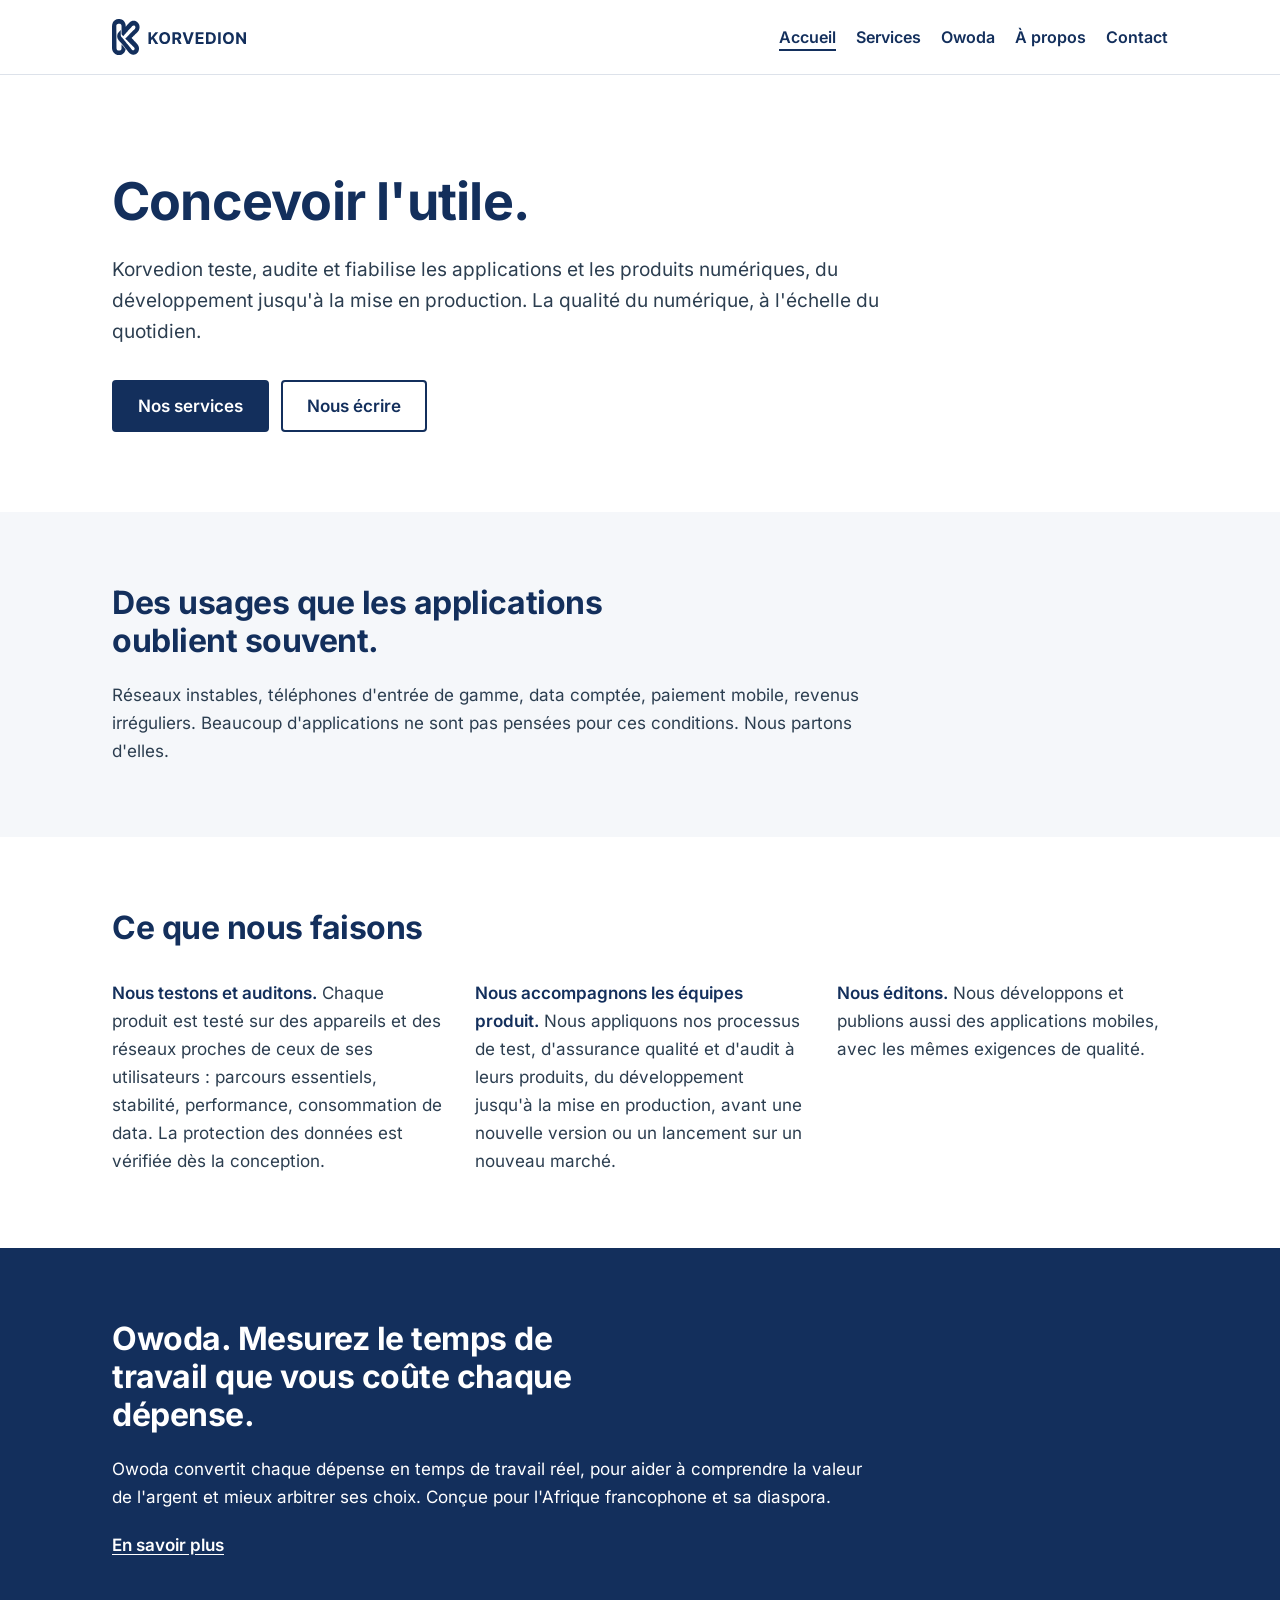
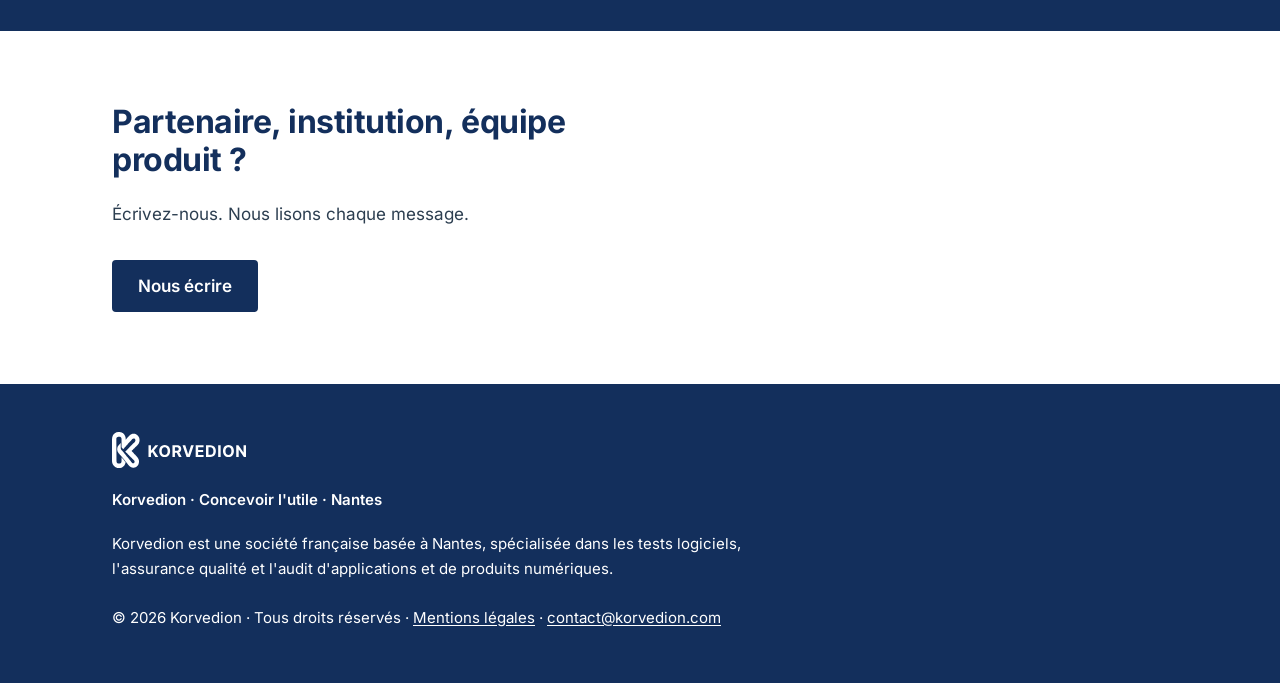
==== index.html @ 1d2df7f7 "Site Korvedion : première version" ====
<!doctype html>
<html lang="fr">
<head>
<meta charset="utf-8">
<meta name="viewport" content="width=device-width, initial-scale=1">
<title>Korvedion · Concevoir l'utile</title>
<meta name="description" content="Tests logiciels, assurance qualité et audit d'applications et de produits numériques, du développement jusqu'à la mise en production.">
<link rel="canonical" href="https://www.korvedion.com/">
<meta property="og:type" content="website">
<meta property="og:site_name" content="Korvedion">
<meta property="og:locale" content="fr_FR">
<meta property="og:title" content="Korvedion · Concevoir l'utile">
<meta property="og:description" content="Tests logiciels, assurance qualité et audit d'applications et de produits numériques, du développement jusqu'à la mise en production.">
<meta property="og:url" content="https://www.korvedion.com/">
<meta property="og:image" content="https://www.korvedion.com/assets/partage.png">
<meta property="og:image:width" content="1200">
<meta property="og:image:height" content="630">
<meta name="twitter:card" content="summary_large_image">
<link rel="icon" href="/favicon.ico" sizes="any">
<link rel="icon" href="/assets/icone.svg" type="image/svg+xml">
<link rel="icon" href="/assets/icone-32.png" type="image/png" sizes="32x32">
<link rel="icon" href="/assets/icone-16.png" type="image/png" sizes="16x16">
<link rel="apple-touch-icon" href="/apple-touch-icon.png">
<meta name="theme-color" content="#132F5C">
<link rel="preload" href="/fonts/inter-latin-wght-normal.woff2" as="font" type="font/woff2" crossorigin>
<link rel="stylesheet" href="/css/site.css">
<script type="application/ld+json">
{
  "@context": "https://schema.org",
  "@type": "Organization",
  "name": "Korvedion",
  "legalName": "Korvedion SASU",
  "url": "https://www.korvedion.com",
  "logo": "https://www.korvedion.com/assets/icone-512.png",
  "description": "Korvedion est une société française basée à Nantes, spécialisée dans les tests logiciels, l'assurance qualité et l'audit d'applications et de produits numériques. Elle intervient aussi en conseil, et développe, édite et commercialise des applications mobiles et des logiciels.",
  "email": "contact@korvedion.com",
  "telephone": "+33 2 85 52 96 45",
  "vatID": "FR06132147075",
  "address": {
    "@type": "PostalAddress",
    "streetAddress": "40 rue de la Tour d'Auvergne",
    "postalCode": "44200",
    "addressLocality": "Nantes",
    "addressCountry": "FR"
  },
  "sameAs": [
    "https://github.com/Korvedion",
    "https://www.facebook.com/profile.php?id=61596182728422",
    "https://www.instagram.com/korvedion",
    "https://x.com/korvedion"
  ]
}
</script>
</head>
<body>
<a class="evitement" href="#contenu">Aller au contenu</a>
<header class="entete">
  <div class="cadre entete-cadre">
    <a class="entete-logo" href="/"><img src="/assets/logo-korvedion.svg" alt="Korvedion" width="134" height="36"></a>
    <nav class="menu" aria-label="Menu">
      <ul>
        <li><a href="/" aria-current="page">Accueil</a></li>
        <li><a href="/services/">Services</a></li>
        <li><a href="/owoda/">Owoda</a></li>
        <li><a href="/a-propos/">À propos</a></li>
        <li><a href="/contact/">Contact</a></li>
      </ul>
    </nav>
  </div>
</header>
<main id="contenu" tabindex="-1">
<section class="ouverture">
  <div class="cadre">
    <h1>Concevoir l'utile.</h1>
    <p class="chapeau">Korvedion teste, audite et fiabilise les applications et les produits numériques, du développement jusqu'à la mise en production. La qualité du numérique, à l'échelle du quotidien.</p>
    <div class="actions">
      <a class="bouton bouton-principal" href="/services/">Nos services</a>
      <a class="bouton bouton-secondaire" href="mailto:contact@korvedion.com">Nous écrire</a>
    </div>
  </div>
</section>
<section class="section section-bloc">
  <div class="cadre">
    <h2>Des usages que les applications oublient souvent.</h2>
    <p>Réseaux instables, téléphones d'entrée de gamme, data comptée, paiement mobile, revenus irréguliers. Beaucoup d'applications ne sont pas pensées pour ces conditions. Nous partons d'elles.</p>
  </div>
</section>
<section class="section">
  <div class="cadre">
    <h2>Ce que nous faisons</h2>
    <div class="grille">
      <p><strong>Nous testons et auditons.</strong> Chaque produit est testé sur des appareils et des réseaux proches de ceux de ses utilisateurs : parcours essentiels, stabilité, performance, consommation de data. La protection des données est vérifiée dès la conception.</p>
      <p><strong>Nous accompagnons les équipes produit.</strong> Nous appliquons nos processus de test, d'assurance qualité et d'audit à leurs produits, du développement jusqu'à la mise en production, avant une nouvelle version ou un lancement sur un nouveau marché.</p>
      <p><strong>Nous éditons.</strong> Nous développons et publions aussi des applications mobiles, avec les mêmes exigences de qualité.</p>
    </div>
  </div>
</section>
<section class="section section-bleue">
  <div class="cadre">
    <h2>Owoda. Mesurez le temps de travail que vous coûte chaque dépense.</h2>
    <p>Owoda convertit chaque dépense en temps de travail réel, pour aider à comprendre la valeur de l'argent et mieux arbitrer ses choix. Conçue pour l'Afrique francophone et sa diaspora.</p>
    <p><a class="lien-fort" href="/owoda/">En savoir plus</a></p>
  </div>
</section>
<section class="section">
  <div class="cadre">
    <h2>Partenaire, institution, équipe produit ?</h2>
    <p>Écrivez-nous. Nous lisons chaque message.</p>
    <div class="actions">
      <a class="bouton bouton-principal" href="mailto:contact@korvedion.com">Nous écrire</a>
    </div>
  </div>
</section>
</main>
<footer class="pied">
  <div class="cadre">
    <img class="pied-logo" src="/assets/logo-korvedion-blanc.svg" alt="Korvedion" width="134" height="36">
    <p class="pied-signature">Korvedion · Concevoir l'utile · Nantes</p>
    <p>Korvedion est une société française basée à Nantes, spécialisée dans les tests logiciels, l'assurance qualité et l'audit d'applications et de produits numériques.</p>
    <p>© 2026 Korvedion · Tous droits réservés · <a href="/mentions-legales/">Mentions légales</a> · <a href="mailto:contact@korvedion.com">contact@korvedion.com</a></p>
  </div>
</footer>
</body>
</html>
---- css/site.css ----
@font-face {
  font-family: "Inter";
  src: url("/fonts/inter-latin-wght-normal.woff2") format("woff2");
  font-style: normal;
  font-weight: 400 700;
  font-display: swap;
}

:root {
  --bleu: #132F5C;
  --anthracite: #2C3E50;
  --fond: #FFFFFF;
  --bloc: #F5F7FA;
  --largeur: 70rem;
  --lecture: 70ch;
  --marge: 1.25rem;
}

*,
*::before,
*::after {
  box-sizing: border-box;
}

html {
  -webkit-text-size-adjust: 100%;
  text-size-adjust: 100%;
}

body {
  margin: 0;
  min-height: 100vh;
  display: flex;
  flex-direction: column;
  background: var(--fond);
  color: var(--anthracite);
  font-family: "Inter", system-ui, -apple-system, "Segoe UI", Roboto, Arial, sans-serif;
  font-size: 1.0625rem;
  font-weight: 400;
  line-height: 1.65;
  overflow-wrap: break-word;
}

main {
  flex: 1 0 auto;
}

main:focus {
  outline: none;
}

img {
  display: block;
  max-width: 100%;
  height: auto;
}

h1,
h2 {
  margin: 0 0 1.25rem;
  color: var(--bleu);
  font-weight: 700;
  line-height: 1.2;
  letter-spacing: -0.015em;
  max-width: 24ch;
}

h1 {
  font-size: clamp(2.125rem, 7vw, 3.25rem);
}

h2 {
  font-size: clamp(1.5rem, 4.5vw, 2rem);
}

p {
  margin: 0 0 1.25rem;
  max-width: var(--lecture);
}

p:last-child {
  margin-bottom: 0;
}

strong {
  color: var(--bleu);
  font-weight: 600;
}

a {
  color: var(--bleu);
  text-underline-offset: 0.15em;
}

:focus-visible {
  outline: 3px solid var(--bleu);
  outline-offset: 2px;
  border-radius: 2px;
}

/* Lien d'évitement */

.evitement {
  position: absolute;
  top: -100px;
  left: var(--marge);
  z-index: 10;
  padding: 0.75rem 1rem;
  background: var(--bleu);
  color: #FFFFFF;
  font-weight: 600;
}

.evitement:focus {
  top: 0.5rem;
  outline-color: var(--bleu);
}

/* Structure */

.cadre {
  width: 100%;
  max-width: var(--largeur);
  margin: 0 auto;
  padding: 0 var(--marge);
}

.section {
  padding: 3.5rem 0;
}

.section-bloc {
  background: var(--bloc);
}

.section-bleue {
  background: var(--bleu);
  color: #FFFFFF;
}

.section-bleue h2,
.section-bleue a {
  color: #FFFFFF;
}

.section-bleue :focus-visible {
  outline-color: #FFFFFF;
}

/* En-tête */

.entete {
  border-bottom: 1px solid #DDE2EA;
}

.entete-cadre {
  display: flex;
  flex-wrap: wrap;
  align-items: center;
  justify-content: space-between;
  gap: 0.5rem 2rem;
  padding-top: 1rem;
  padding-bottom: 1rem;
}

.entete-logo {
  display: block;
  flex: none;
}

.entete-logo img {
  width: auto;
  height: 36px;
}

.menu ul {
  display: flex;
  flex-wrap: wrap;
  gap: 0 1.25rem;
  margin: 0;
  padding: 0;
  list-style: none;
}

.menu a {
  display: inline-block;
  padding: 0.5rem 0;
  font-weight: 600;
  font-size: 1rem;
  text-decoration: none;
}

.menu a:hover,
.menu a[aria-current="page"] {
  text-decoration: underline;
  text-decoration-thickness: 2px;
  text-underline-offset: 0.35em;
}

/* Accueil et titres de page */

.ouverture {
  padding: 4rem 0 3.5rem;
}

.chapeau {
  font-size: 1.1875rem;
}

.actions {
  display: flex;
  flex-wrap: wrap;
  gap: 0.75rem;
  margin-top: 2rem;
}

.bouton {
  display: inline-flex;
  align-items: center;
  justify-content: center;
  min-height: 3rem;
  padding: 0.625rem 1.5rem;
  border: 2px solid var(--bleu);
  border-radius: 4px;
  font-weight: 600;
  text-align: center;
  text-decoration: none;
}

.bouton-principal {
  background: var(--bleu);
  color: #FFFFFF;
}

.bouton-principal:hover {
  background: #0D2244;
  border-color: #0D2244;
}

.bouton-secondaire {
  background: transparent;
  color: var(--bleu);
}

.bouton-secondaire:hover {
  background: var(--bloc);
}

.grille {
  display: grid;
  gap: 2rem;
  margin-top: 2rem;
}

.grille p {
  margin: 0;
}

.bloc {
  padding: 1.5rem;
  background: var(--bloc);
  border-radius: 4px;
}

.bloc + .bloc {
  margin-top: 1.25rem;
}

.lien-fort {
  font-weight: 600;
}

.mention {
  margin-top: 2rem;
  color: var(--bleu);
  font-weight: 600;
}

/* Mentions légales et contact */

.nowrap {
  white-space: nowrap;
}

.coordonnees {
  font-weight: 600;
}

.legal h2 {
  max-width: none;
  margin-top: 2.5rem;
  font-size: 1.375rem;
  font-weight: 600;
  letter-spacing: 0;
}

/* Pied de page */

.pied {
  flex: none;
  padding: 3rem 0;
  background: var(--bleu);
  color: #FFFFFF;
  font-size: 0.9375rem;
}

.pied a {
  display: inline-block;
  padding: 0.25rem 0;
  color: #FFFFFF;
}

.pied :focus-visible {
  outline-color: #FFFFFF;
}

.pied-logo {
  width: auto;
  height: 36px;
  margin-bottom: 1.25rem;
}

.pied-signature {
  font-weight: 600;
}

/* Petits écrans : le menu tient sur une ligne */

@media (max-width: 30rem) {
  .menu {
    width: 100%;
  }

  .menu ul {
    justify-content: space-between;
    gap: 0 0.5rem;
  }

  .menu a {
    font-size: 0.875rem;
  }
}

/* Écrans larges */

@media (min-width: 48rem) {
  :root {
    --marge: 2rem;
  }

  .section {
    padding: 4.5rem 0;
  }

  .ouverture {
    padding: 6rem 0 5rem;
  }

  .grille {
    grid-template-columns: repeat(3, 1fr);
  }

  .bloc {
    padding: 2rem;
  }
}

@media (prefers-reduced-motion: no-preference) {
  html {
    scroll-behavior: smooth;
  }
}

@media print {
  .menu,
  .evitement {
    display: none;
  }
}
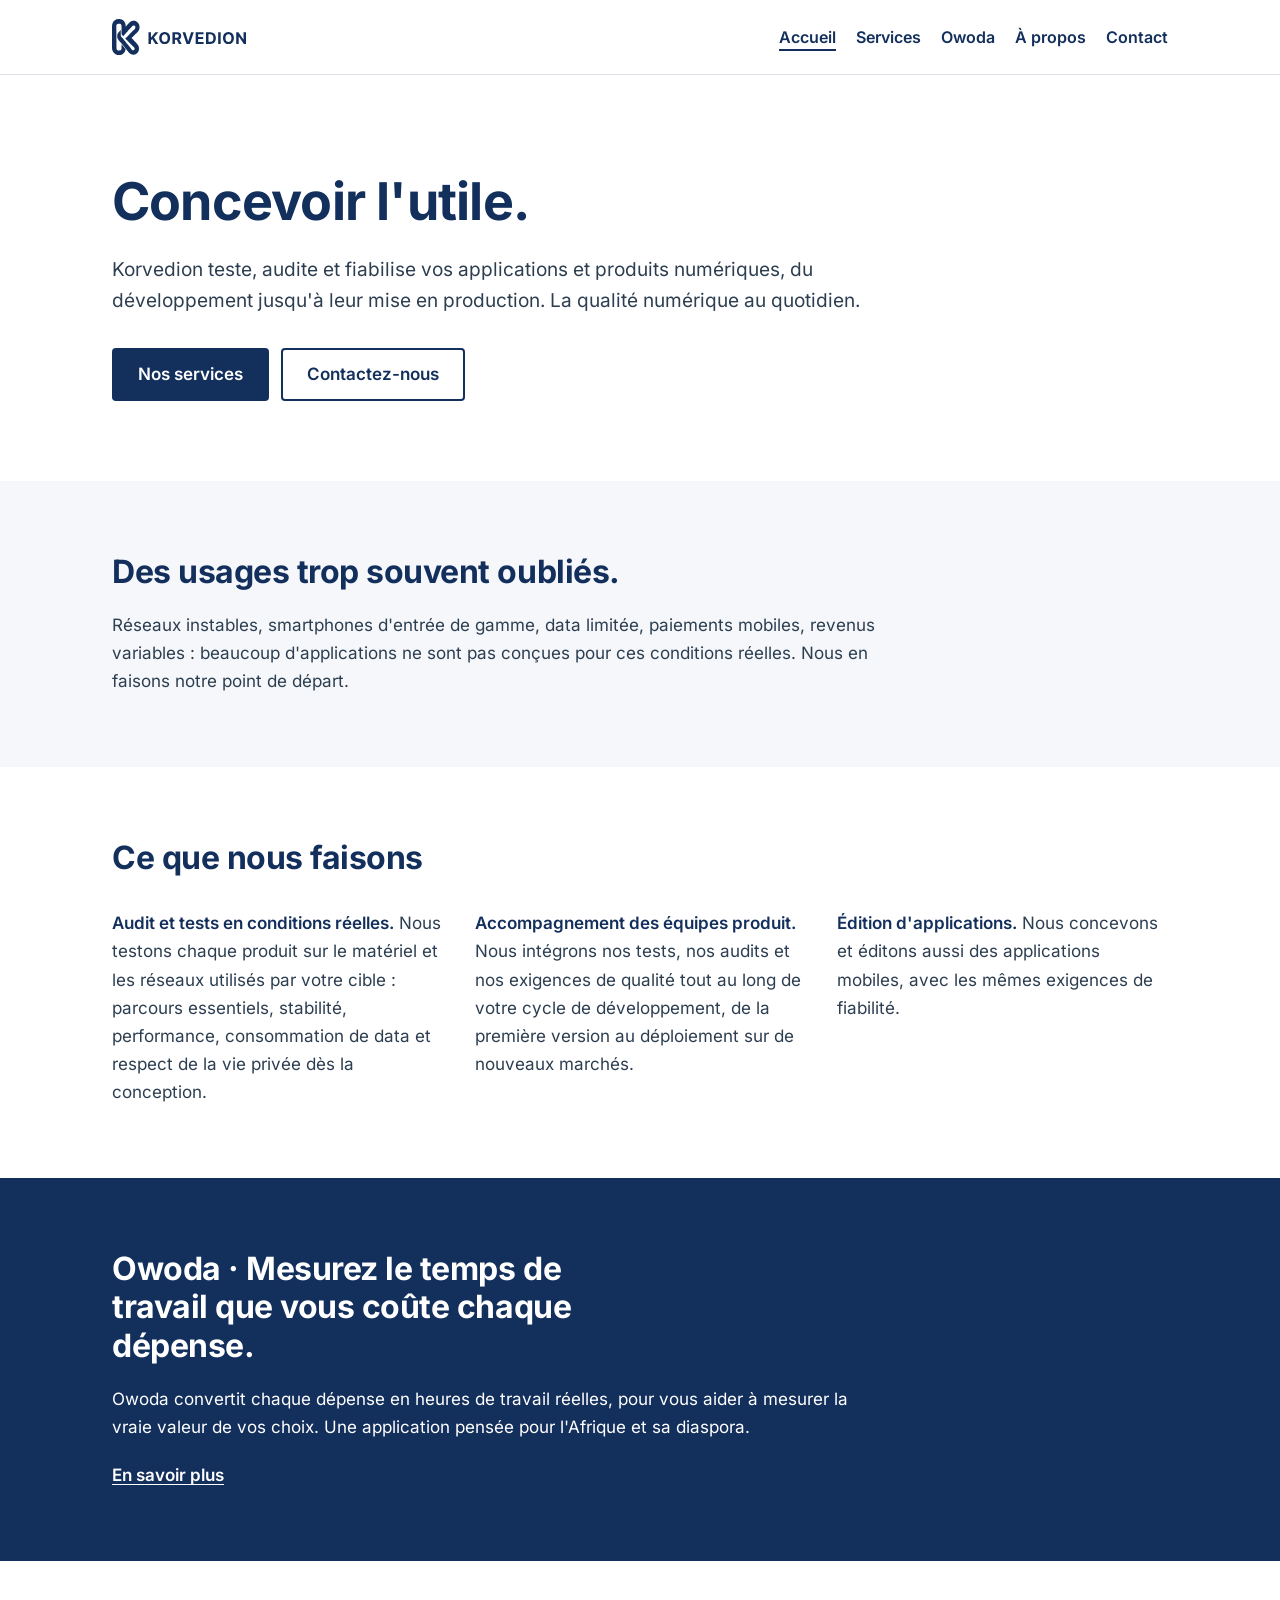
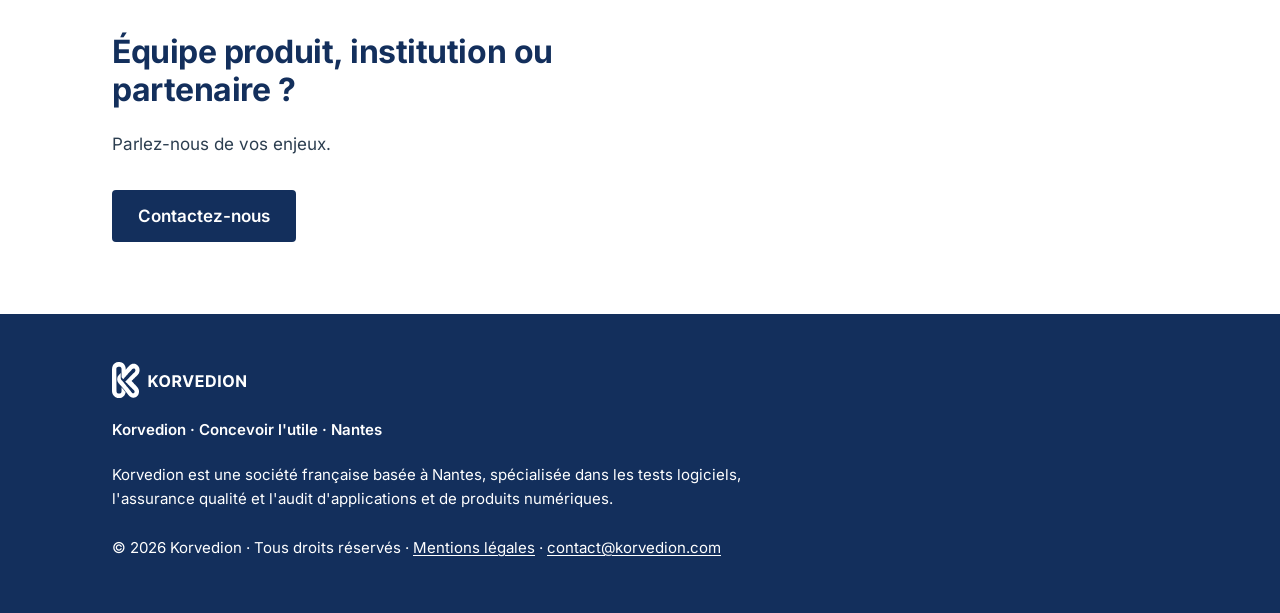
==== commit 3ea56213: "Accueil : nouveaux textes" ====
--- a/index.html
+++ b/index.html
@@ -72,42 +72,42 @@
 <section class="ouverture">
   <div class="cadre">
     <h1>Concevoir l'utile.</h1>
-    <p class="chapeau">Korvedion teste, audite et fiabilise les applications et les produits numériques, du développement jusqu'à la mise en production. La qualité du numérique, à l'échelle du quotidien.</p>
+    <p class="chapeau">Korvedion teste, audite et fiabilise vos applications et produits numériques, du développement jusqu'à leur mise en production. La qualité numérique au quotidien.</p>
     <div class="actions">
       <a class="bouton bouton-principal" href="/services/">Nos services</a>
-      <a class="bouton bouton-secondaire" href="mailto:contact@korvedion.com">Nous écrire</a>
+      <a class="bouton bouton-secondaire" href="mailto:contact@korvedion.com">Contactez-nous</a>
     </div>
   </div>
 </section>
 <section class="section section-bloc">
   <div class="cadre">
-    <h2>Des usages que les applications oublient souvent.</h2>
-    <p>Réseaux instables, téléphones d'entrée de gamme, data comptée, paiement mobile, revenus irréguliers. Beaucoup d'applications ne sont pas pensées pour ces conditions. Nous partons d'elles.</p>
+    <h2>Des usages trop souvent oubliés.</h2>
+    <p>Réseaux instables, smartphones d'entrée de gamme, data limitée, paiements mobiles, revenus variables : beaucoup d'applications ne sont pas conçues pour ces conditions réelles. Nous en faisons notre point de départ.</p>
   </div>
 </section>
 <section class="section">
   <div class="cadre">
     <h2>Ce que nous faisons</h2>
     <div class="grille">
-      <p><strong>Nous testons et auditons.</strong> Chaque produit est testé sur des appareils et des réseaux proches de ceux de ses utilisateurs : parcours essentiels, stabilité, performance, consommation de data. La protection des données est vérifiée dès la conception.</p>
-      <p><strong>Nous accompagnons les équipes produit.</strong> Nous appliquons nos processus de test, d'assurance qualité et d'audit à leurs produits, du développement jusqu'à la mise en production, avant une nouvelle version ou un lancement sur un nouveau marché.</p>
-      <p><strong>Nous éditons.</strong> Nous développons et publions aussi des applications mobiles, avec les mêmes exigences de qualité.</p>
+      <p><strong>Audit et tests en conditions réelles.</strong> Nous testons chaque produit sur le matériel et les réseaux utilisés par votre cible : parcours essentiels, stabilité, performance, consommation de data et respect de la vie privée dès la conception.</p>
+      <p><strong>Accompagnement des équipes produit.</strong> Nous intégrons nos tests, nos audits et nos exigences de qualité tout au long de votre cycle de développement, de la première version au déploiement sur de nouveaux marchés.</p>
+      <p><strong>Édition d'applications.</strong> Nous concevons et éditons aussi des applications mobiles, avec les mêmes exigences de fiabilité.</p>
     </div>
   </div>
 </section>
 <section class="section section-bleue">
   <div class="cadre">
-    <h2>Owoda. Mesurez le temps de travail que vous coûte chaque dépense.</h2>
-    <p>Owoda convertit chaque dépense en temps de travail réel, pour aider à comprendre la valeur de l'argent et mieux arbitrer ses choix. Conçue pour l'Afrique francophone et sa diaspora.</p>
+    <h2>Owoda · Mesurez le temps de travail que vous coûte chaque dépense.</h2>
+    <p>Owoda convertit chaque dépense en heures de travail réelles, pour vous aider à mesurer la vraie valeur de vos choix. Une application pensée pour l'Afrique et sa diaspora.</p>
     <p><a class="lien-fort" href="/owoda/">En savoir plus</a></p>
   </div>
 </section>
 <section class="section">
   <div class="cadre">
-    <h2>Partenaire, institution, équipe produit ?</h2>
-    <p>Écrivez-nous. Nous lisons chaque message.</p>
+    <h2>Équipe produit, institution ou partenaire ?</h2>
+    <p>Parlez-nous de vos enjeux.</p>
     <div class="actions">
-      <a class="bouton bouton-principal" href="mailto:contact@korvedion.com">Nous écrire</a>
+      <a class="bouton bouton-principal" href="mailto:contact@korvedion.com">Contactez-nous</a>
     </div>
   </div>
 </section>
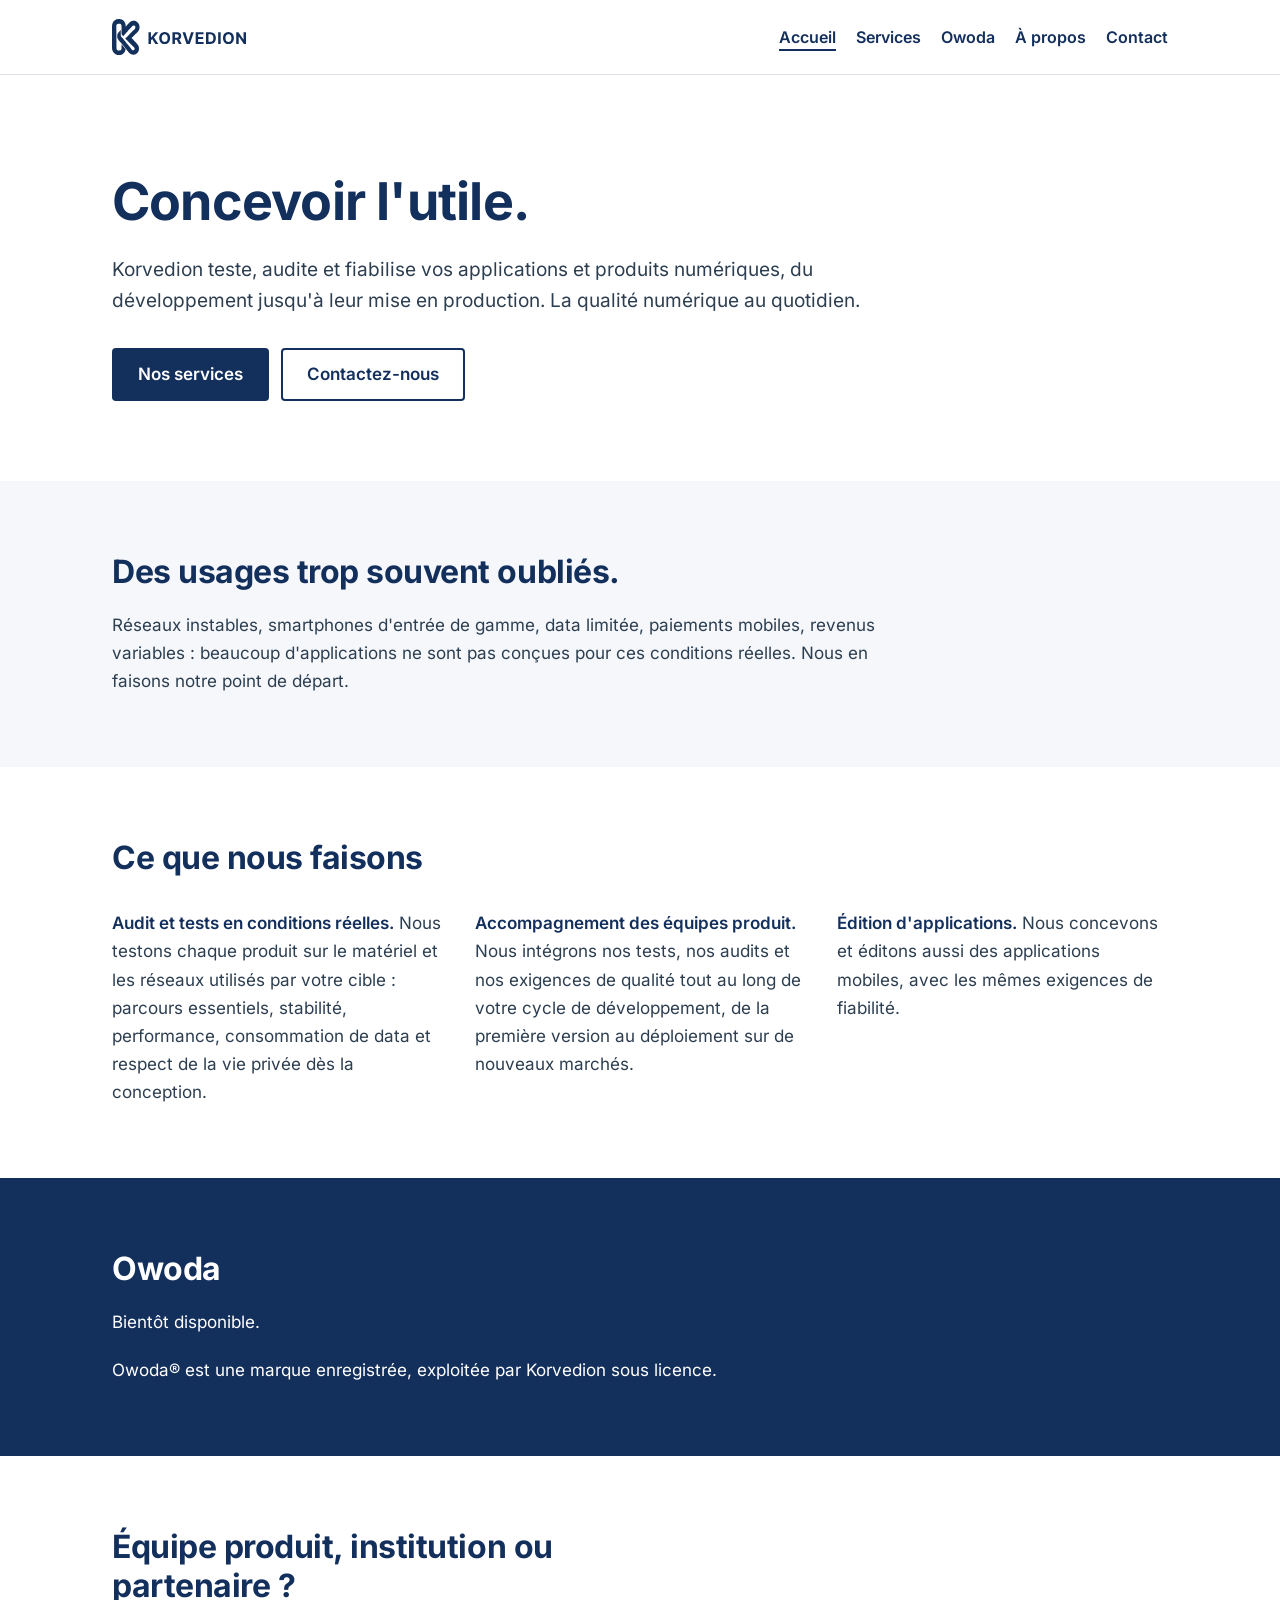
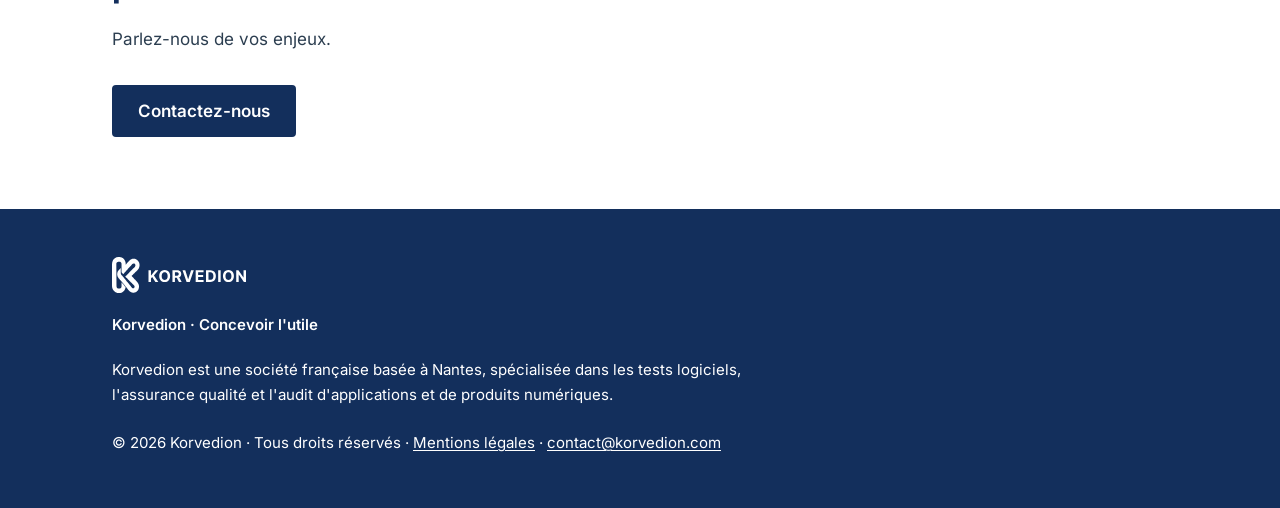
==== commit b4d08641: "Owoda : en attente de lancement ; mentions légales" ====
--- a/index.html
+++ b/index.html
@@ -97,9 +97,9 @@
 </section>
 <section class="section section-bleue">
   <div class="cadre">
-    <h2>Owoda · Mesurez le temps de travail que vous coûte chaque dépense.</h2>
-    <p>Owoda convertit chaque dépense en heures de travail réelles, pour vous aider à mesurer la vraie valeur de vos choix. Une application pensée pour l'Afrique et sa diaspora.</p>
-    <p><a class="lien-fort" href="/owoda/">En savoir plus</a></p>
+    <h2>Owoda</h2>
+    <p>Bientôt disponible.</p>
+    <p>Owoda® est une marque enregistrée, exploitée par Korvedion sous licence.</p>
   </div>
 </section>
 <section class="section">
@@ -115,7 +115,7 @@
 <footer class="pied">
   <div class="cadre">
     <img class="pied-logo" src="/assets/logo-korvedion-blanc.svg" alt="Korvedion" width="134" height="36">
-    <p class="pied-signature">Korvedion · Concevoir l'utile · Nantes</p>
+    <p class="pied-signature">Korvedion · Concevoir l'utile</p>
     <p>Korvedion est une société française basée à Nantes, spécialisée dans les tests logiciels, l'assurance qualité et l'audit d'applications et de produits numériques.</p>
     <p>© 2026 Korvedion · Tous droits réservés · <a href="/mentions-legales/">Mentions légales</a> · <a href="mailto:contact@korvedion.com">contact@korvedion.com</a></p>
   </div>
